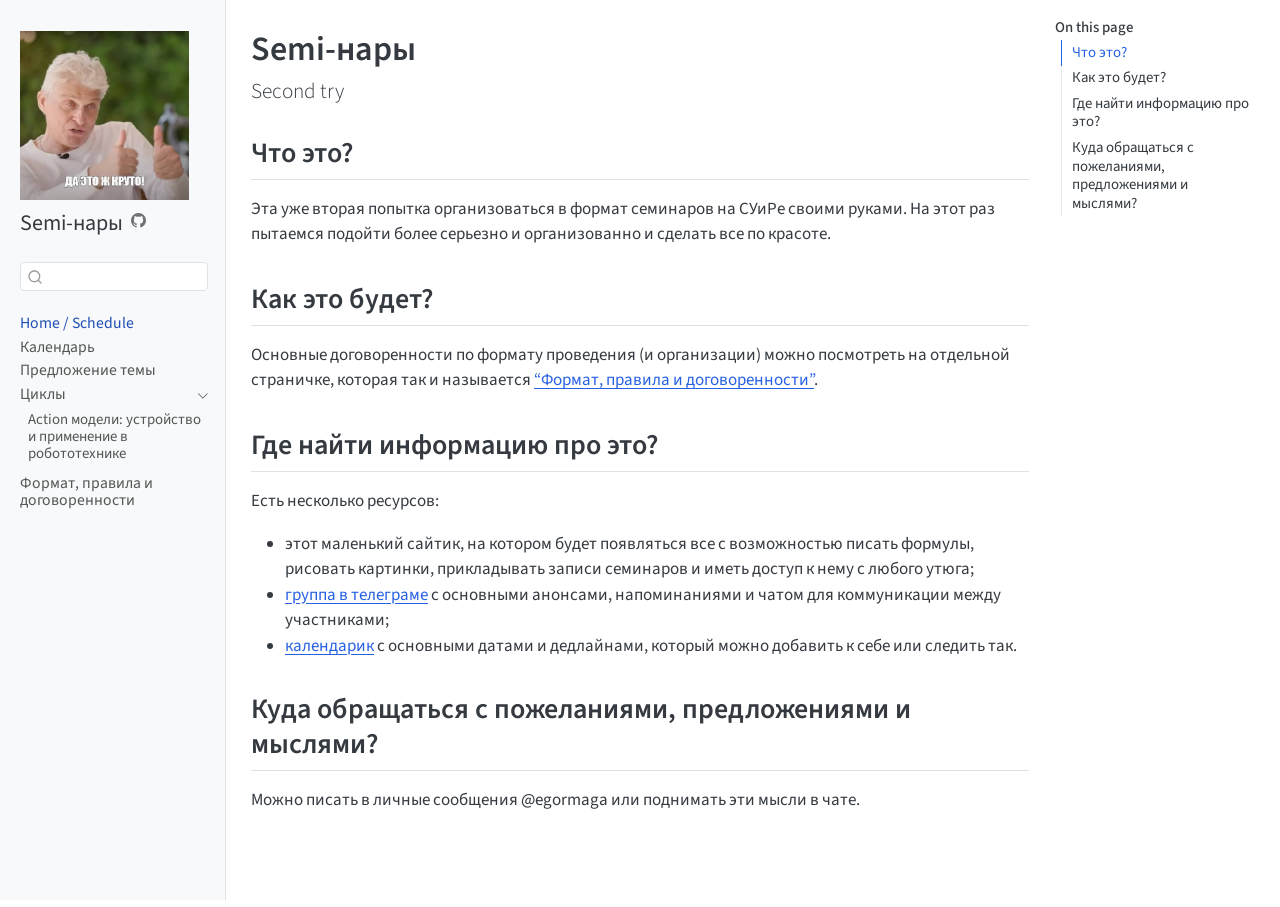
==== index.html @ dcd91087 "Built site for gh-pages" ====
<!DOCTYPE html>
<html xmlns="http://www.w3.org/1999/xhtml" lang="en" xml:lang="en"><head>

<meta charset="utf-8">
<meta name="generator" content="quarto-1.9.37">

<meta name="viewport" content="width=device-width, initial-scale=1.0, user-scalable=yes">


<title>Semi-нары</title>
<style>
/* Default styles provided by pandoc.
** See https://pandoc.org/MANUAL.html#variables-for-html for config info.
*/
code{white-space: pre-wrap;}
span.smallcaps{font-variant: small-caps;}
div.columns{display: flex; gap: min(4vw, 1.5em);}
div.column{flex: auto; overflow-x: auto;}
div.hanging-indent{margin-left: 1.5em; text-indent: -1.5em;}
ul.task-list{list-style: none;}
ul.task-list li input[type="checkbox"] {
  width: 0.8em;
  margin: 0 0.8em 0.2em -1em; /* quarto-specific, see https://github.com/quarto-dev/quarto-cli/issues/4556 */ 
  vertical-align: middle;
}
</style>


<script src="site_libs/quarto-nav/quarto-nav.js"></script>
<script src="site_libs/quarto-nav/headroom.min.js"></script>
<script src="site_libs/clipboard/clipboard.min.js"></script>
<script src="site_libs/quarto-search/autocomplete.umd.js"></script>
<script src="site_libs/quarto-search/fuse.min.js"></script>
<script src="site_libs/quarto-search/quarto-search.js"></script>
<meta name="quarto:offset" content="./">
<script src="site_libs/quarto-html/quarto.js" type="module"></script>
<script src="site_libs/quarto-html/tabsets/tabsets.js" type="module"></script>
<script src="site_libs/quarto-html/popper.min.js"></script>
<script src="site_libs/quarto-html/tippy.umd.min.js"></script>
<script src="site_libs/quarto-html/anchor.min.js"></script>
<link href="site_libs/quarto-html/tippy.css" rel="stylesheet">
<link href="site_libs/quarto-html/quarto-syntax-highlighting-7f8f88aac4f3542376d5c11b86a4c14d.css" rel="stylesheet" id="quarto-text-highlighting-styles">
<script src="site_libs/bootstrap/bootstrap.min.js"></script>
<link href="site_libs/bootstrap/bootstrap-icons.css" rel="stylesheet">
<link href="site_libs/bootstrap/bootstrap-3cdf9a65b70fe583e843ddf8773af012.min.css" rel="stylesheet" append-hash="true" id="quarto-bootstrap" data-mode="light">
<script id="quarto-search-options" type="application/json">{
  "location": "sidebar",
  "copy-button": false,
  "collapse-after": 3,
  "panel-placement": "start",
  "type": "textbox",
  "limit": 50,
  "keyboard-shortcut": [
    "f",
    "/",
    "s"
  ],
  "show-item-context": false,
  "language": {
    "search-no-results-text": "No results",
    "search-matching-documents-text": "matching documents",
    "search-copy-link-title": "Copy link to search",
    "search-hide-matches-text": "Hide additional matches",
    "search-more-match-text": "more match in this document",
    "search-more-matches-text": "more matches in this document",
    "search-clear-button-title": "Clear",
    "search-text-placeholder": "",
    "search-detached-cancel-button-title": "Cancel",
    "search-submit-button-title": "Submit",
    "search-label": "Search"
  }
}</script>


<link rel="stylesheet" href="assets/styles.css">
</head>

<body class="nav-sidebar docked quarto-light">

<div id="quarto-search-results"></div>
  <header id="quarto-header" class="headroom fixed-top">
  <nav class="quarto-secondary-nav">
    <div class="container-fluid d-flex">
      <button type="button" class="quarto-btn-toggle btn" data-bs-toggle="collapse" role="button" data-bs-target=".quarto-sidebar-collapse-item" aria-controls="quarto-sidebar" aria-expanded="false" aria-label="Toggle sidebar navigation" onclick="if (window.quartoToggleHeadroom) { window.quartoToggleHeadroom(); }">
        <i class="bi bi-layout-text-sidebar-reverse"></i>
      </button>
        <nav class="quarto-page-breadcrumbs" aria-label="breadcrumb"><ol class="breadcrumb"><li class="breadcrumb-item"><a href="./index.html">Home / Schedule</a></li></ol></nav>
        <a class="flex-grow-1" role="navigation" data-bs-toggle="collapse" data-bs-target=".quarto-sidebar-collapse-item" aria-controls="quarto-sidebar" aria-expanded="false" aria-label="Toggle sidebar navigation" onclick="if (window.quartoToggleHeadroom) { window.quartoToggleHeadroom(); }">      
        </a>
      <button type="button" class="btn quarto-search-button" aria-label="Search" onclick="window.quartoOpenSearch();">
        <i class="bi bi-search"></i>
      </button>
    </div>
  </nav>
</header>
<!-- content -->
<div id="quarto-content" class="quarto-container page-columns page-rows-contents page-layout-article">
<!-- sidebar -->
  <nav id="quarto-sidebar" class="sidebar collapse collapse-horizontal quarto-sidebar-collapse-item sidebar-navigation docked overflow-auto">
    <div class="pt-lg-2 mt-2 text-left sidebar-header sidebar-header-stacked">
      <a href="./index.html" class="sidebar-logo-link">
      <img src="./assets/logo.jpeg" alt="Super logo" class="sidebar-logo light-content py-0 d-lg-inline d-none">
      <img src="./assets/logo.jpeg" alt="Super logo" class="sidebar-logo dark-content py-0 d-lg-inline d-none">
      </a>
    <div class="sidebar-title mb-0 py-0">
      <a href="./">Semi-нары</a> 
        <div class="sidebar-tools-main">
    <a href="https://github.com/berkeley-cdss/course-site-quarto" title="" class="quarto-navigation-tool px-1" aria-label="GitHub"><i class="bi bi-github"></i></a>
</div>
    </div>
      </div>
        <div class="mt-2 flex-shrink-0 align-items-center">
        <div class="sidebar-search">
        <div id="quarto-search" class="" title="Search"></div>
        </div>
        </div>
    <div class="sidebar-menu-container"> 
    <ul class="list-unstyled mt-1">
        <li class="sidebar-item">
  <div class="sidebar-item-container"> 
  <a href="./index.html" class="sidebar-item-text sidebar-link active">
 <span class="menu-text">Home / Schedule</span></a>
  </div>
</li>
        <li class="sidebar-item">
  <div class="sidebar-item-container"> 
  <a href="./calendar.html" class="sidebar-item-text sidebar-link">
 <span class="menu-text">Календарь</span></a>
  </div>
</li>
        <li class="sidebar-item">
  <div class="sidebar-item-container"> 
  <a href="./data.html" class="sidebar-item-text sidebar-link">
 <span class="menu-text">Предложение темы</span></a>
  </div>
</li>
        <li class="sidebar-item sidebar-item-section">
      <div class="sidebar-item-container"> 
            <a class="sidebar-item-text sidebar-link text-start" data-bs-toggle="collapse" data-bs-target="#quarto-sidebar-section-1" role="navigation" aria-expanded="true">
 <span class="menu-text">Циклы</span></a>
          <a class="sidebar-item-toggle text-start" data-bs-toggle="collapse" data-bs-target="#quarto-sidebar-section-1" role="navigation" aria-expanded="true" aria-label="Toggle section">
            <i class="bi bi-chevron-right ms-2"></i>
          </a> 
      </div>
      <ul id="quarto-sidebar-section-1" class="collapse list-unstyled sidebar-section depth1 show">  
          <li class="sidebar-item">
  <div class="sidebar-item-container"> 
  <a href="./units/unit1.html" class="sidebar-item-text sidebar-link">
 <span class="menu-text">Action модели: устройство и применение в робототехнике</span></a>
  </div>
</li>
      </ul>
  </li>
        <li class="sidebar-item">
  <div class="sidebar-item-container"> 
  <a href="./about.html" class="sidebar-item-text sidebar-link">
 <span class="menu-text">Формат, правила и договоренности</span></a>
  </div>
</li>
    </ul>
    </div>
</nav>
<div id="quarto-sidebar-glass" class="quarto-sidebar-collapse-item" data-bs-toggle="collapse" data-bs-target=".quarto-sidebar-collapse-item"></div>
<!-- margin-sidebar -->
    <div id="quarto-margin-sidebar" class="sidebar margin-sidebar">
        <nav id="TOC" role="doc-toc" class="toc-active">
    <h2 id="toc-title">On this page</h2>
   
  <ul>
  <li><a href="#что-это" id="toc-что-это" class="nav-link active" data-scroll-target="#что-это">Что это?</a></li>
  <li><a href="#как-это-будет" id="toc-как-это-будет" class="nav-link" data-scroll-target="#как-это-будет">Как это будет?</a></li>
  <li><a href="#где-найти-информацию-про-это" id="toc-где-найти-информацию-про-это" class="nav-link" data-scroll-target="#где-найти-информацию-про-это">Где найти информацию про это?</a></li>
  <li><a href="#куда-обращаться-с-пожеланиями-предложениями-и-мыслями" id="toc-куда-обращаться-с-пожеланиями-предложениями-и-мыслями" class="nav-link" data-scroll-target="#куда-обращаться-с-пожеланиями-предложениями-и-мыслями">Куда обращаться с пожеланиями, предложениями и мыслями?</a></li>
  </ul>
</nav>
    </div>
<!-- main -->
<main class="content" id="quarto-document-content">

<header id="title-block-header" class="quarto-title-block default">
<div class="quarto-title">
<h1 class="title">Semi-нары</h1>
<p class="subtitle lead">Second try</p>
</div>



<div class="quarto-title-meta">

    
  
    
  </div>
  


</header>


<section id="что-это" class="level2">
<h2 class="anchored" data-anchor-id="что-это">Что это?</h2>
<p>Эта уже вторая попытка организоваться в формат семинаров на СУиРе своими руками. На этот раз пытаемся подойти более серьезно и организованно и сделать все по красоте.</p>
</section>
<section id="как-это-будет" class="level2">
<h2 class="anchored" data-anchor-id="как-это-будет">Как это будет?</h2>
<p>Основные договоренности по формату проведения (и организации) можно посмотреть на отдельной страничке, которая так и называется <a href="./about.html">“Формат, правила и договоренности”</a>.</p>
</section>
<section id="где-найти-информацию-про-это" class="level2">
<h2 class="anchored" data-anchor-id="где-найти-информацию-про-это">Где найти информацию про это?</h2>
<p>Есть несколько ресурсов:</p>
<ul>
<li>этот маленький сайтик, на котором будет появляться все с возможностью писать формулы, рисовать картинки, прикладывать записи семинаров и иметь доступ к нему с любого утюга;</li>
<li><a href="">группа в телеграме</a> с основными анонсами, напоминаниями и чатом для коммуникации между участниками;</li>
<li><a href="./calendar.html">календарик</a> с основными датами и дедлайнами, который можно добавить к себе или следить так.</li>
</ul>
</section>
<section id="куда-обращаться-с-пожеланиями-предложениями-и-мыслями" class="level2">
<h2 class="anchored" data-anchor-id="куда-обращаться-с-пожеланиями-предложениями-и-мыслями">Куда обращаться с пожеланиями, предложениями и мыслями?</h2>
<p>Можно писать в личные сообщения <span class="citation" data-cites="egormaga">@egormaga</span> или поднимать эти мысли в чате.</p>


</section>

</main> <!-- /main -->
<script id="quarto-html-after-body" type="application/javascript">
  window.document.addEventListener("DOMContentLoaded", function (event) {
    const icon = "";
    const anchorJS = new window.AnchorJS();
    anchorJS.options = {
      placement: 'right',
      icon: icon
    };
    anchorJS.add('.anchored');
    const isCodeAnnotation = (el) => {
      for (const clz of el.classList) {
        if (clz.startsWith('code-annotation-')) {                     
          return true;
        }
      }
      return false;
    }
    const onCopySuccess = function(e) {
      // button target
      const button = e.trigger;
      // don't keep focus
      button.blur();
      // flash "checked"
      button.classList.add('code-copy-button-checked');
      var currentTitle = button.getAttribute("title");
      button.setAttribute("title", "Copied!");
      let tooltip;
      if (window.bootstrap) {
        button.setAttribute("data-bs-toggle", "tooltip");
        button.setAttribute("data-bs-placement", "left");
        button.setAttribute("data-bs-title", "Copied!");
        tooltip = new bootstrap.Tooltip(button, 
          { trigger: "manual", 
            customClass: "code-copy-button-tooltip",
            offset: [0, -8]});
        tooltip.show();    
      }
      setTimeout(function() {
        if (tooltip) {
          tooltip.hide();
          button.removeAttribute("data-bs-title");
          button.removeAttribute("data-bs-toggle");
          button.removeAttribute("data-bs-placement");
        }
        button.setAttribute("title", currentTitle);
        button.classList.remove('code-copy-button-checked');
      }, 1000);
      // clear code selection
      e.clearSelection();
    }
    const getTextToCopy = function(trigger) {
      const outerScaffold = trigger.parentElement.cloneNode(true);
      const codeEl = outerScaffold.querySelector('code');
      for (const childEl of codeEl.children) {
        if (isCodeAnnotation(childEl)) {
          childEl.remove();
        }
      }
      return codeEl.innerText;
    }
    const clipboard = new window.ClipboardJS('.code-copy-button:not([data-in-quarto-modal])', {
      text: getTextToCopy
    });
    clipboard.on('success', onCopySuccess);
    if (window.document.getElementById('quarto-embedded-source-code-modal')) {
      const clipboardModal = new window.ClipboardJS('.code-copy-button[data-in-quarto-modal]', {
        text: getTextToCopy,
        container: window.document.getElementById('quarto-embedded-source-code-modal')
      });
      clipboardModal.on('success', onCopySuccess);
    }
      var localhostRegex = new RegExp(/^(?:http|https):\/\/localhost\:?[0-9]*\//);
      var mailtoRegex = new RegExp(/^mailto:/);
        var filterRegex = new RegExp("https:\/\/Egor-Magazenkov\.github\.io\/seminars\/");
      var isInternal = (href) => {
          return filterRegex.test(href) || localhostRegex.test(href) || mailtoRegex.test(href);
      }
      // Inspect non-navigation links and adorn them if external
     var links = window.document.querySelectorAll('a[href]:not(.nav-link):not(.navbar-brand):not(.toc-action):not(.sidebar-link):not(.sidebar-item-toggle):not(.pagination-link):not(.no-external):not([aria-hidden]):not(.dropdown-item):not(.quarto-navigation-tool):not(.about-link)');
      for (var i=0; i<links.length; i++) {
        const link = links[i];
        if (!isInternal(link.href)) {
          // undo the damage that might have been done by quarto-nav.js in the case of
          // links that we want to consider external
          if (link.dataset.originalHref !== undefined) {
            link.href = link.dataset.originalHref;
          }
        }
      }
    function tippyHover(el, contentFn, onTriggerFn, onUntriggerFn) {
      const config = {
        allowHTML: true,
        maxWidth: 500,
        delay: 100,
        arrow: false,
        appendTo: function(el) {
            return el.parentElement;
        },
        interactive: true,
        interactiveBorder: 10,
        theme: 'quarto',
        placement: 'bottom-start',
      };
      if (contentFn) {
        config.content = contentFn;
      }
      if (onTriggerFn) {
        config.onTrigger = onTriggerFn;
      }
      if (onUntriggerFn) {
        config.onUntrigger = onUntriggerFn;
      }
      window.tippy(el, config); 
    }
    const noterefs = window.document.querySelectorAll('a[role="doc-noteref"]');
    for (var i=0; i<noterefs.length; i++) {
      const ref = noterefs[i];
      tippyHover(ref, function() {
        // use id or data attribute instead here
        let href = ref.getAttribute('data-footnote-href') || ref.getAttribute('href');
        try { href = new URL(href).hash; } catch {}
        const id = href.replace(/^#\/?/, "");
        const note = window.document.getElementById(id);
        if (note) {
          return note.innerHTML;
        } else {
          return "";
        }
      });
    }
    const xrefs = window.document.querySelectorAll('a.quarto-xref');
    const processXRef = (id, note) => {
      // Strip column container classes
      const stripColumnClz = (el) => {
        el.classList.remove("page-full", "page-columns");
        if (el.children) {
          for (const child of el.children) {
            stripColumnClz(child);
          }
        }
      }
      stripColumnClz(note)
      if (id === null || id.startsWith('sec-')) {
        // Special case sections, only their first couple elements
        const container = document.createElement("div");
        if (note.children && note.children.length > 2) {
          container.appendChild(note.children[0].cloneNode(true));
          for (let i = 1; i < note.children.length; i++) {
            const child = note.children[i];
            if (child.tagName === "P" && child.innerText === "") {
              continue;
            } else {
              container.appendChild(child.cloneNode(true));
              break;
            }
          }
          if (window.Quarto?.typesetMath) {
            window.Quarto.typesetMath(container);
          }
          return container.innerHTML
        } else {
          if (window.Quarto?.typesetMath) {
            window.Quarto.typesetMath(note);
          }
          return note.innerHTML;
        }
      } else {
        // Remove any anchor links if they are present
        const anchorLink = note.querySelector('a.anchorjs-link');
        if (anchorLink) {
          anchorLink.remove();
        }
        if (window.Quarto?.typesetMath) {
          window.Quarto.typesetMath(note);
        }
        if (note.classList.contains("callout")) {
          return note.outerHTML;
        } else {
          return note.innerHTML;
        }
      }
    }
    for (var i=0; i<xrefs.length; i++) {
      const xref = xrefs[i];
      tippyHover(xref, undefined, function(instance) {
        instance.disable();
        let url = xref.getAttribute('href');
        let hash = undefined; 
        if (url.startsWith('#')) {
          hash = url;
        } else {
          try { hash = new URL(url).hash; } catch {}
        }
        if (hash) {
          const id = hash.replace(/^#\/?/, "");
          const note = window.document.getElementById(id);
          if (note !== null) {
            try {
              const html = processXRef(id, note.cloneNode(true));
              instance.setContent(html);
            } finally {
              instance.enable();
              instance.show();
            }
          } else {
            // See if we can fetch this
            fetch(url.split('#')[0])
            .then(res => res.text())
            .then(html => {
              const parser = new DOMParser();
              const htmlDoc = parser.parseFromString(html, "text/html");
              const note = htmlDoc.getElementById(id);
              if (note !== null) {
                const html = processXRef(id, note);
                instance.setContent(html);
              } 
            }).finally(() => {
              instance.enable();
              instance.show();
            });
          }
        } else {
          // See if we can fetch a full url (with no hash to target)
          // This is a special case and we should probably do some content thinning / targeting
          fetch(url)
          .then(res => res.text())
          .then(html => {
            const parser = new DOMParser();
            const htmlDoc = parser.parseFromString(html, "text/html");
            const note = htmlDoc.querySelector('main.content');
            if (note !== null) {
              // This should only happen for chapter cross references
              // (since there is no id in the URL)
              // remove the first header
              if (note.children.length > 0 && note.children[0].tagName === "HEADER") {
                note.children[0].remove();
              }
              const html = processXRef(null, note);
              instance.setContent(html);
            } 
          }).finally(() => {
            instance.enable();
            instance.show();
          });
        }
      }, function(instance) {
      });
    }
        let selectedAnnoteEl;
        const selectorForAnnotation = ( cell, annotation) => {
          let cellAttr = 'data-code-cell="' + cell + '"';
          let lineAttr = 'data-code-annotation="' +  annotation + '"';
          const selector = 'span[' + cellAttr + '][' + lineAttr + ']';
          return selector;
        }
        const selectCodeLines = (annoteEl) => {
          const doc = window.document;
          const targetCell = annoteEl.getAttribute("data-target-cell");
          const targetAnnotation = annoteEl.getAttribute("data-target-annotation");
          const annoteSpan = window.document.querySelector(selectorForAnnotation(targetCell, targetAnnotation));
          const lines = annoteSpan.getAttribute("data-code-lines").split(",");
          const lineIds = lines.map((line) => {
            return targetCell + "-" + line;
          })
          let top = null;
          let height = null;
          let parent = null;
          if (lineIds.length > 0) {
              //compute the position of the single el (top and bottom and make a div)
              const el = window.document.getElementById(lineIds[0]);
              top = el.offsetTop;
              height = el.offsetHeight;
              parent = el.parentElement.parentElement;
            if (lineIds.length > 1) {
              const lastEl = window.document.getElementById(lineIds[lineIds.length - 1]);
              const bottom = lastEl.offsetTop + lastEl.offsetHeight;
              height = bottom - top;
            }
            if (top !== null && height !== null && parent !== null) {
              // cook up a div (if necessary) and position it 
              let div = window.document.getElementById("code-annotation-line-highlight");
              if (div === null) {
                div = window.document.createElement("div");
                div.setAttribute("id", "code-annotation-line-highlight");
                div.style.position = 'absolute';
                parent.appendChild(div);
              }
              div.style.top = top - 2 + "px";
              div.style.height = height + 4 + "px";
              div.style.left = 0;
              let gutterDiv = window.document.getElementById("code-annotation-line-highlight-gutter");
              if (gutterDiv === null) {
                gutterDiv = window.document.createElement("div");
                gutterDiv.setAttribute("id", "code-annotation-line-highlight-gutter");
                gutterDiv.style.position = 'absolute';
                const codeCell = window.document.getElementById(targetCell);
                const gutter = codeCell.querySelector('.code-annotation-gutter');
                gutter.appendChild(gutterDiv);
              }
              gutterDiv.style.top = top - 2 + "px";
              gutterDiv.style.height = height + 4 + "px";
            }
            selectedAnnoteEl = annoteEl;
          }
        };
        const unselectCodeLines = () => {
          const elementsIds = ["code-annotation-line-highlight", "code-annotation-line-highlight-gutter"];
          elementsIds.forEach((elId) => {
            const div = window.document.getElementById(elId);
            if (div) {
              div.remove();
            }
          });
          selectedAnnoteEl = undefined;
        };
          // Handle positioning of the toggle
      window.addEventListener(
        "resize",
        throttle(() => {
          elRect = undefined;
          if (selectedAnnoteEl) {
            selectCodeLines(selectedAnnoteEl);
          }
        }, 10)
      );
      function throttle(fn, ms) {
      let throttle = false;
      let timer;
        return (...args) => {
          if(!throttle) { // first call gets through
              fn.apply(this, args);
              throttle = true;
          } else { // all the others get throttled
              if(timer) clearTimeout(timer); // cancel #2
              timer = setTimeout(() => {
                fn.apply(this, args);
                timer = throttle = false;
              }, ms);
          }
        };
      }
        // Attach click handler to the DT
        const annoteDls = window.document.querySelectorAll('dt[data-target-cell]');
        for (const annoteDlNode of annoteDls) {
          annoteDlNode.addEventListener('click', (event) => {
            const clickedEl = event.target;
            if (clickedEl !== selectedAnnoteEl) {
              unselectCodeLines();
              const activeEl = window.document.querySelector('dt[data-target-cell].code-annotation-active');
              if (activeEl) {
                activeEl.classList.remove('code-annotation-active');
              }
              selectCodeLines(clickedEl);
              clickedEl.classList.add('code-annotation-active');
            } else {
              // Unselect the line
              unselectCodeLines();
              clickedEl.classList.remove('code-annotation-active');
            }
          });
        }
    const findCites = (el) => {
      const parentEl = el.parentElement;
      if (parentEl) {
        const cites = parentEl.dataset.cites;
        if (cites) {
          return {
            el,
            cites: cites.split(' ')
          };
        } else {
          return findCites(el.parentElement)
        }
      } else {
        return undefined;
      }
    };
    var bibliorefs = window.document.querySelectorAll('a[role="doc-biblioref"]');
    for (var i=0; i<bibliorefs.length; i++) {
      const ref = bibliorefs[i];
      const citeInfo = findCites(ref);
      if (citeInfo) {
        tippyHover(citeInfo.el, function() {
          var popup = window.document.createElement('div');
          citeInfo.cites.forEach(function(cite) {
            var citeDiv = window.document.createElement('div');
            citeDiv.classList.add('hanging-indent');
            citeDiv.classList.add('csl-entry');
            var biblioDiv = window.document.getElementById('ref-' + cite);
            if (biblioDiv) {
              citeDiv.innerHTML = biblioDiv.innerHTML;
            }
            popup.appendChild(citeDiv);
          });
          return popup.innerHTML;
        });
      }
    }
  });
  </script>
</div> <!-- /content -->




</body></html>
---- site_libs/quarto-html/tippy.css ----
.tippy-box[data-animation=fade][data-state=hidden]{opacity:0}[data-tippy-root]{max-width:calc(100vw - 10px)}.tippy-box{position:relative;background-color:#333;color:#fff;border-radius:4px;font-size:14px;line-height:1.4;white-space:normal;outline:0;transition-property:transform,visibility,opacity}.tippy-box[data-placement^=top]>.tippy-arrow{bottom:0}.tippy-box[data-placement^=top]>.tippy-arrow:before{bottom:-7px;left:0;border-width:8px 8px 0;border-top-color:initial;transform-origin:center top}.tippy-box[data-placement^=bottom]>.tippy-arrow{top:0}.tippy-box[data-placement^=bottom]>.tippy-arrow:before{top:-7px;left:0;border-width:0 8px 8px;border-bottom-color:initial;transform-origin:center bottom}.tippy-box[data-placement^=left]>.tippy-arrow{right:0}.tippy-box[data-placement^=left]>.tippy-arrow:before{border-width:8px 0 8px 8px;border-left-color:initial;right:-7px;transform-origin:center left}.tippy-box[data-placement^=right]>.tippy-arrow{left:0}.tippy-box[data-placement^=right]>.tippy-arrow:before{left:-7px;border-width:8px 8px 8px 0;border-right-color:initial;transform-origin:center right}.tippy-box[data-inertia][data-state=visible]{transition-timing-function:cubic-bezier(.54,1.5,.38,1.11)}.tippy-arrow{width:16px;height:16px;color:#333}.tippy-arrow:before{content:"";position:absolute;border-color:transparent;border-style:solid}.tippy-content{position:relative;padding:5px 9px;z-index:1}
---- site_libs/quarto-html/quarto-syntax-highlighting-7f8f88aac4f3542376d5c11b86a4c14d.css ----
/* quarto syntax highlight colors */
:root {
  --quarto-hl-ot-color: #003B4F;
  --quarto-hl-at-color: #657422;
  --quarto-hl-ss-color: #20794D;
  --quarto-hl-an-color: #5E5E5E;
  --quarto-hl-fu-color: #4758AB;
  --quarto-hl-st-color: #20794D;
  --quarto-hl-cf-color: #003B4F;
  --quarto-hl-op-color: #5E5E5E;
  --quarto-hl-er-color: #AD0000;
  --quarto-hl-bn-color: #AD0000;
  --quarto-hl-al-color: #AD0000;
  --quarto-hl-va-color: #111111;
  --quarto-hl-bu-color: inherit;
  --quarto-hl-ex-color: inherit;
  --quarto-hl-pp-color: #AD0000;
  --quarto-hl-in-color: #5E5E5E;
  --quarto-hl-vs-color: #20794D;
  --quarto-hl-wa-color: #5E5E5E;
  --quarto-hl-do-color: #5E5E5E;
  --quarto-hl-im-color: #00769E;
  --quarto-hl-ch-color: #20794D;
  --quarto-hl-dt-color: #AD0000;
  --quarto-hl-fl-color: #AD0000;
  --quarto-hl-co-color: #5E5E5E;
  --quarto-hl-cv-color: #5E5E5E;
  --quarto-hl-cn-color: #8f5902;
  --quarto-hl-sc-color: #5E5E5E;
  --quarto-hl-dv-color: #AD0000;
  --quarto-hl-kw-color: #003B4F;
}

/* other quarto variables */
:root {
  --quarto-font-monospace: SFMono-Regular, Menlo, Monaco, Consolas, "Liberation Mono", "Courier New", monospace;
}

/* syntax highlight based on Pandoc's rules */
pre > code.sourceCode > span {
  color: #003B4F;
}

code.sourceCode > span {
  color: #003B4F;
}

div.sourceCode,
div.sourceCode pre.sourceCode {
  color: #003B4F;
}

/* Normal */
code span {
  color: #003B4F;
}

/* Alert */
code span.al {
  color: #AD0000;
  font-style: inherit;
}

/* Annotation */
code span.an {
  color: #5E5E5E;
  font-style: inherit;
}

/* Attribute */
code span.at {
  color: #657422;
  font-style: inherit;
}

/* BaseN */
code span.bn {
  color: #AD0000;
  font-style: inherit;
}

/* BuiltIn */
code span.bu {
  font-style: inherit;
}

/* ControlFlow */
code span.cf {
  color: #003B4F;
  font-weight: bold;
  font-style: inherit;
}

/* Char */
code span.ch {
  color: #20794D;
  font-style: inherit;
}

/* Constant */
code span.cn {
  color: #8f5902;
  font-style: inherit;
}

/* Comment */
code span.co {
  color: #5E5E5E;
  font-style: inherit;
}

/* CommentVar */
code span.cv {
  color: #5E5E5E;
  font-style: italic;
}

/* Documentation */
code span.do {
  color: #5E5E5E;
  font-style: italic;
}

/* DataType */
code span.dt {
  color: #AD0000;
  font-style: inherit;
}

/* DecVal */
code span.dv {
  color: #AD0000;
  font-style: inherit;
}

/* Error */
code span.er {
  color: #AD0000;
  font-style: inherit;
}

/* Extension */
code span.ex {
  font-style: inherit;
}

/* Float */
code span.fl {
  color: #AD0000;
  font-style: inherit;
}

/* Function */
code span.fu {
  color: #4758AB;
  font-style: inherit;
}

/* Import */
code span.im {
  color: #00769E;
  font-style: inherit;
}

/* Information */
code span.in {
  color: #5E5E5E;
  font-style: inherit;
}

/* Keyword */
code span.kw {
  color: #003B4F;
  font-weight: bold;
  font-style: inherit;
}

/* Operator */
code span.op {
  color: #5E5E5E;
  font-style: inherit;
}

/* Other */
code span.ot {
  color: #003B4F;
  font-style: inherit;
}

/* Preprocessor */
code span.pp {
  color: #AD0000;
  font-style: inherit;
}

/* SpecialChar */
code span.sc {
  color: #5E5E5E;
  font-style: inherit;
}

/* SpecialString */
code span.ss {
  color: #20794D;
  font-style: inherit;
}

/* String */
code span.st {
  color: #20794D;
  font-style: inherit;
}

/* Variable */
code span.va {
  color: #111111;
  font-style: inherit;
}

/* VerbatimString */
code span.vs {
  color: #20794D;
  font-style: inherit;
}

/* Warning */
code span.wa {
  color: #5E5E5E;
  font-style: italic;
}

.prevent-inlining {
  content: "</";
}

/*# sourceMappingURL=789ad8cd35626ba772517505b42a116e.css.map */
---- assets/styles.css ----
button > a {
    color: white;
    text-decoration: none;
}

button {
    border: none;
    border-radius: 4px;
}

/* Fix scrollable-region-focusable: prevent overflow on cell output containers */
.cell-output-display {
    overflow-x: visible !important;
}

.cell-output-display pre {
    white-space: normal;
    word-break: break-all;
}

.cell-output-display .figure-img {
    max-width: 100%;
    height: auto;
}
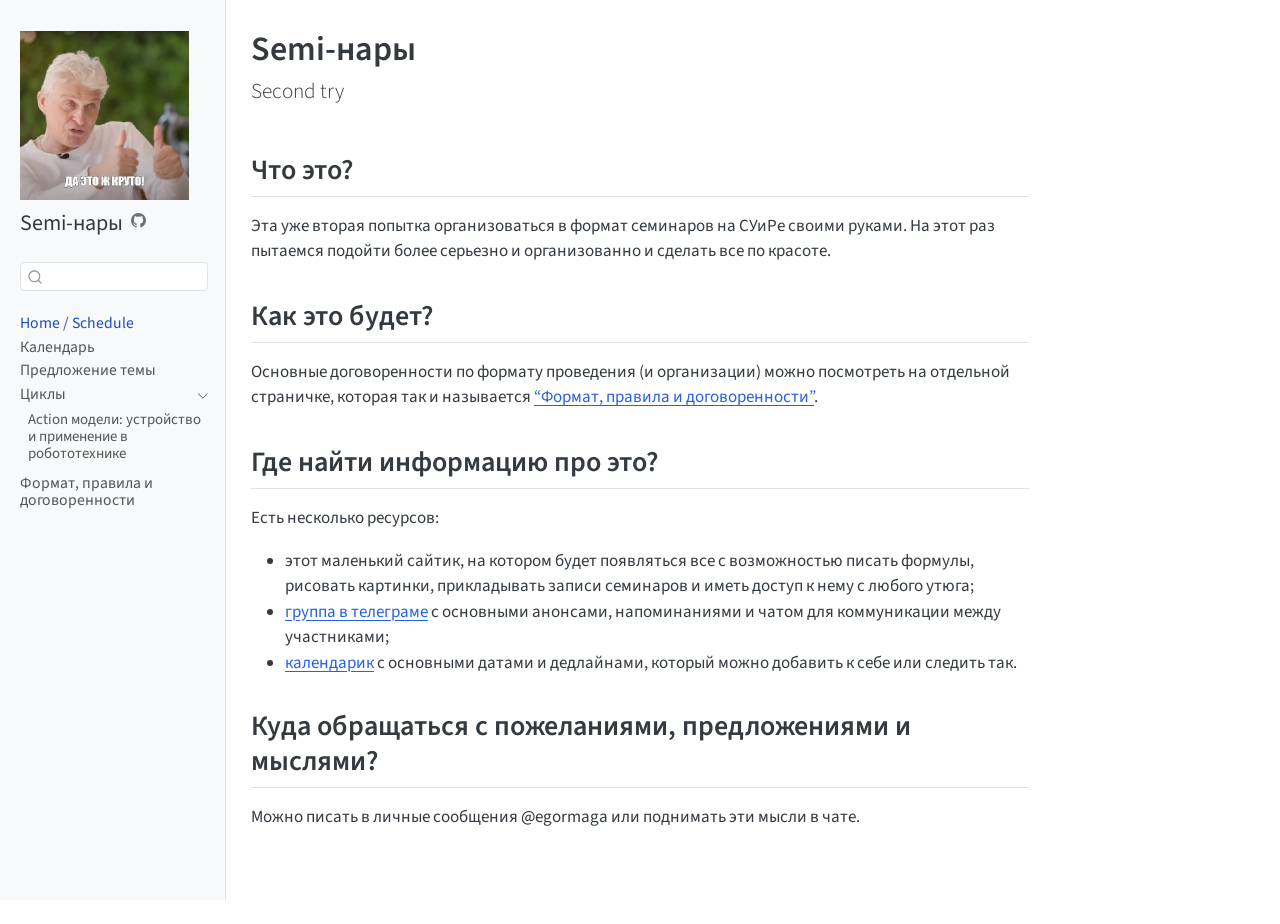
==== commit a491a77b: "Built site for gh-pages" ====
--- a/index.html
+++ b/index.html
@@ -70,6 +70,7 @@
     "search-label": "Search"
   }
 }</script>
+<meta property="tg:site_verification" content="g7j8/rPFXfhyrq5q0QQV7EsYWv4=">
 
 
 <link rel="stylesheet" href="assets/styles.css">
@@ -162,17 +163,8 @@
 </nav>
 <div id="quarto-sidebar-glass" class="quarto-sidebar-collapse-item" data-bs-toggle="collapse" data-bs-target=".quarto-sidebar-collapse-item"></div>
 <!-- margin-sidebar -->
-    <div id="quarto-margin-sidebar" class="sidebar margin-sidebar">
-        <nav id="TOC" role="doc-toc" class="toc-active">
-    <h2 id="toc-title">On this page</h2>
-   
-  <ul>
-  <li><a href="#что-это" id="toc-что-это" class="nav-link active" data-scroll-target="#что-это">Что это?</a></li>
-  <li><a href="#как-это-будет" id="toc-как-это-будет" class="nav-link" data-scroll-target="#как-это-будет">Как это будет?</a></li>
-  <li><a href="#где-найти-информацию-про-это" id="toc-где-найти-информацию-про-это" class="nav-link" data-scroll-target="#где-найти-информацию-про-это">Где найти информацию про это?</a></li>
-  <li><a href="#куда-обращаться-с-пожеланиями-предложениями-и-мыслями" id="toc-куда-обращаться-с-пожеланиями-предложениями-и-мыслями" class="nav-link" data-scroll-target="#куда-обращаться-с-пожеланиями-предложениями-и-мыслями">Куда обращаться с пожеланиями, предложениями и мыслями?</a></li>
-  </ul>
-</nav>
+    <div id="quarto-margin-sidebar" class="sidebar margin-sidebar zindex-bottom">
+        
     </div>
 <!-- main -->
 <main class="content" id="quarto-document-content">
@@ -197,6 +189,8 @@
 </header>
 
 
+<div class="article">
+<article class="article__content">
 <section id="что-это" class="level2">
 <h2 class="anchored" data-anchor-id="что-это">Что это?</h2>
 <p>Эта уже вторая попытка организоваться в формат семинаров на СУиРе своими руками. На этот раз пытаемся подойти более серьезно и организованно и сделать все по красоте.</p>
@@ -217,9 +211,11 @@
 <section id="куда-обращаться-с-пожеланиями-предложениями-и-мыслями" class="level2">
 <h2 class="anchored" data-anchor-id="куда-обращаться-с-пожеланиями-предложениями-и-мыслями">Куда обращаться с пожеланиями, предложениями и мыслями?</h2>
 <p>Можно писать в личные сообщения <span class="citation" data-cites="egormaga">@egormaga</span> или поднимать эти мысли в чате.</p>
-
-
-</section>
+</section></article>
+
+</div>
+
+
 
 </main> <!-- /main -->
 <script id="quarto-html-after-body" type="application/javascript">
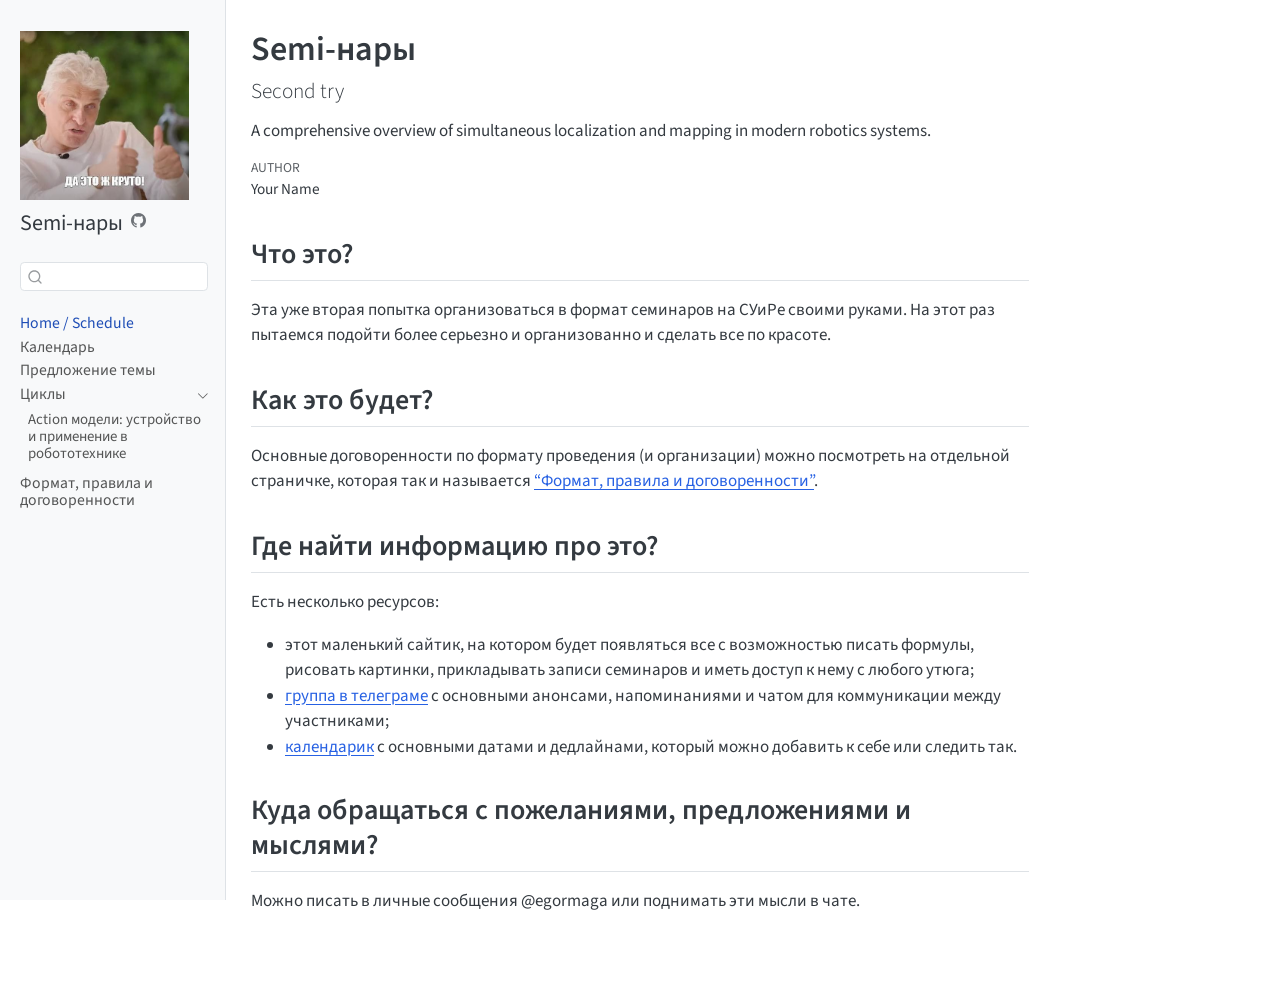
==== commit 2a5a5e2a: "Built site for gh-pages" ====
--- a/index.html
+++ b/index.html
@@ -6,6 +6,8 @@
 
 <meta name="viewport" content="width=device-width, initial-scale=1.0, user-scalable=yes">
 
+<meta name="author" content="Your Name">
+<meta name="description" content="A comprehensive overview of simultaneous localization and mapping in modern robotics systems.">
 
 <title>Semi-нары</title>
 <style>
@@ -70,10 +72,15 @@
     "search-label": "Search"
   }
 }</script>
+<meta property="og:site_name" content="Robotics Seminars">
+<meta property="article:author" content="Your Name">
+<meta property="telegram:channel" content="@robotics_seminars">
 <meta property="tg:site_verification" content="g7j8/rPFXfhyrq5q0QQV7EsYWv4=">
 
 
 <link rel="stylesheet" href="assets/styles.css">
+<meta property="og:title" content="Semi-нары">
+<meta property="og:description" content="A comprehensive overview of simultaneous localization and mapping in modern robotics systems.">
 </head>
 
 <body class="nav-sidebar docked quarto-light">
@@ -175,10 +182,21 @@
 <p class="subtitle lead">Second try</p>
 </div>
 
+<div>
+  <div class="description">
+    A comprehensive overview of simultaneous localization and mapping in modern robotics systems.
+  </div>
+</div>
 
 
 <div class="quarto-title-meta">
 
+    <div>
+    <div class="quarto-title-meta-heading">Author</div>
+    <div class="quarto-title-meta-contents">
+             <p>Your Name </p>
+          </div>
+  </div>
     
   
     
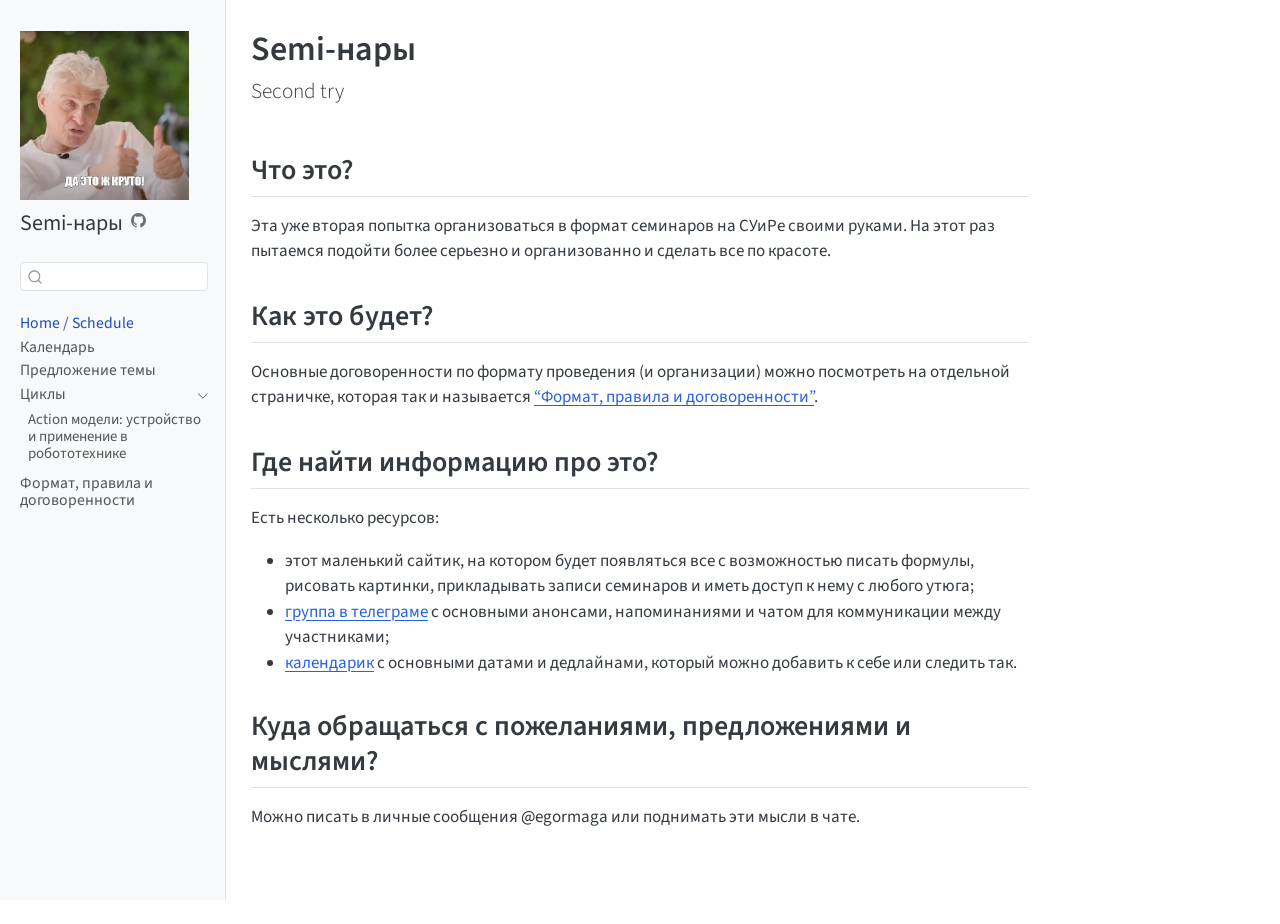
==== commit cb3a7900: "Built site for gh-pages" ====
--- a/index.html
+++ b/index.html
@@ -6,8 +6,6 @@
 
 <meta name="viewport" content="width=device-width, initial-scale=1.0, user-scalable=yes">
 
-<meta name="author" content="Your Name">
-<meta name="description" content="A comprehensive overview of simultaneous localization and mapping in modern robotics systems.">
 
 <title>Semi-нары</title>
 <style>
@@ -72,6 +70,8 @@
     "search-label": "Search"
   }
 }</script>
+<meta property="og:title" content="Semi-нары">
+<meta property="og:description" content="Second try">
 <meta property="og:site_name" content="Robotics Seminars">
 <meta property="article:author" content="Your Name">
 <meta property="telegram:channel" content="@robotics_seminars">
@@ -80,7 +80,7 @@
 
 <link rel="stylesheet" href="assets/styles.css">
 <meta property="og:title" content="Semi-нары">
-<meta property="og:description" content="A comprehensive overview of simultaneous localization and mapping in modern robotics systems.">
+<meta property="og:description" content="Second try">
 </head>
 
 <body class="nav-sidebar docked quarto-light">
@@ -182,21 +182,10 @@
 <p class="subtitle lead">Second try</p>
 </div>
 
-<div>
-  <div class="description">
-    A comprehensive overview of simultaneous localization and mapping in modern robotics systems.
-  </div>
-</div>
 
 
 <div class="quarto-title-meta">
 
-    <div>
-    <div class="quarto-title-meta-heading">Author</div>
-    <div class="quarto-title-meta-contents">
-             <p>Your Name </p>
-          </div>
-  </div>
     
   
     
@@ -209,6 +198,7 @@
 
 <div class="article">
 <article class="article__content">
+<div class="entry-content">
 <section id="что-это" class="level2">
 <h2 class="anchored" data-anchor-id="что-это">Что это?</h2>
 <p>Эта уже вторая попытка организоваться в формат семинаров на СУиРе своими руками. На этот раз пытаемся подойти более серьезно и организованно и сделать все по красоте.</p>
@@ -229,8 +219,9 @@
 <section id="куда-обращаться-с-пожеланиями-предложениями-и-мыслями" class="level2">
 <h2 class="anchored" data-anchor-id="куда-обращаться-с-пожеланиями-предложениями-и-мыслями">Куда обращаться с пожеланиями, предложениями и мыслями?</h2>
 <p>Можно писать в личные сообщения <span class="citation" data-cites="egormaga">@egormaga</span> или поднимать эти мысли в чате.</p>
-</section></article>
-
+</section>
+</div>
+</article>
 </div>
 
 
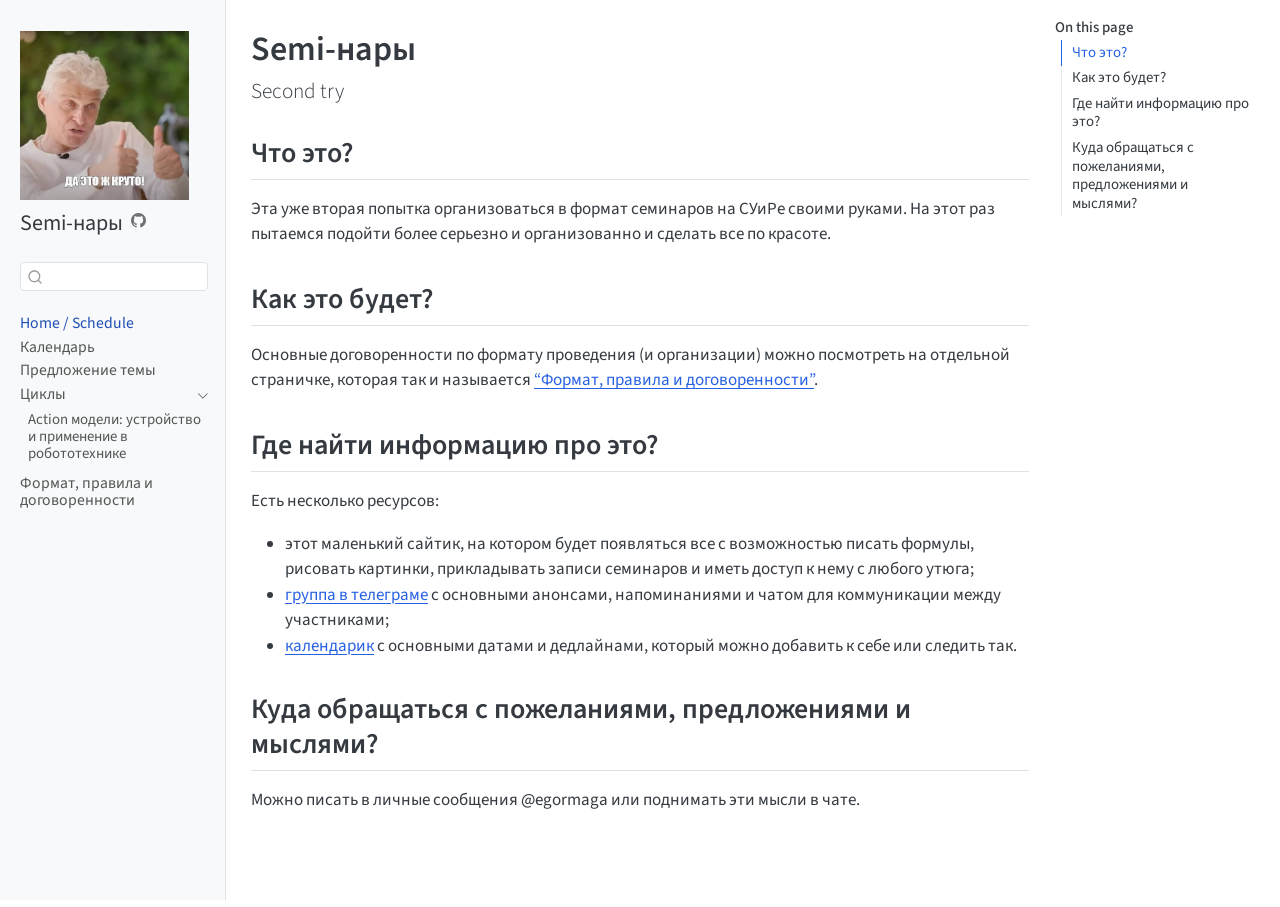
==== commit 317e5283: "Built site for gh-pages" ====
--- a/index.html
+++ b/index.html
@@ -70,17 +70,9 @@
     "search-label": "Search"
   }
 }</script>
-<meta property="og:title" content="Semi-нары">
-<meta property="og:description" content="Second try">
-<meta property="og:site_name" content="Robotics Seminars">
-<meta property="article:author" content="Your Name">
-<meta property="telegram:channel" content="@robotics_seminars">
-<meta property="tg:site_verification" content="g7j8/rPFXfhyrq5q0QQV7EsYWv4=">
 
 
 <link rel="stylesheet" href="assets/styles.css">
-<meta property="og:title" content="Semi-нары">
-<meta property="og:description" content="Second try">
 </head>
 
 <body class="nav-sidebar docked quarto-light">
@@ -170,8 +162,17 @@
 </nav>
 <div id="quarto-sidebar-glass" class="quarto-sidebar-collapse-item" data-bs-toggle="collapse" data-bs-target=".quarto-sidebar-collapse-item"></div>
 <!-- margin-sidebar -->
-    <div id="quarto-margin-sidebar" class="sidebar margin-sidebar zindex-bottom">
-        
+    <div id="quarto-margin-sidebar" class="sidebar margin-sidebar">
+        <nav id="TOC" role="doc-toc" class="toc-active">
+    <h2 id="toc-title">On this page</h2>
+   
+  <ul>
+  <li><a href="#что-это" id="toc-что-это" class="nav-link active" data-scroll-target="#что-это">Что это?</a></li>
+  <li><a href="#как-это-будет" id="toc-как-это-будет" class="nav-link" data-scroll-target="#как-это-будет">Как это будет?</a></li>
+  <li><a href="#где-найти-информацию-про-это" id="toc-где-найти-информацию-про-это" class="nav-link" data-scroll-target="#где-найти-информацию-про-это">Где найти информацию про это?</a></li>
+  <li><a href="#куда-обращаться-с-пожеланиями-предложениями-и-мыслями" id="toc-куда-обращаться-с-пожеланиями-предложениями-и-мыслями" class="nav-link" data-scroll-target="#куда-обращаться-с-пожеланиями-предложениями-и-мыслями">Куда обращаться с пожеланиями, предложениями и мыслями?</a></li>
+  </ul>
+</nav>
     </div>
 <!-- main -->
 <main class="content" id="quarto-document-content">
@@ -196,9 +197,6 @@
 </header>
 
 
-<div class="article">
-<article class="article__content">
-<div class="entry-content">
 <section id="что-это" class="level2">
 <h2 class="anchored" data-anchor-id="что-это">Что это?</h2>
 <p>Эта уже вторая попытка организоваться в формат семинаров на СУиРе своими руками. На этот раз пытаемся подойти более серьезно и организованно и сделать все по красоте.</p>
@@ -219,12 +217,9 @@
 <section id="куда-обращаться-с-пожеланиями-предложениями-и-мыслями" class="level2">
 <h2 class="anchored" data-anchor-id="куда-обращаться-с-пожеланиями-предложениями-и-мыслями">Куда обращаться с пожеланиями, предложениями и мыслями?</h2>
 <p>Можно писать в личные сообщения <span class="citation" data-cites="egormaga">@egormaga</span> или поднимать эти мысли в чате.</p>
+
+
 </section>
-</div>
-</article>
-</div>
-
-
 
 </main> <!-- /main -->
 <script id="quarto-html-after-body" type="application/javascript">
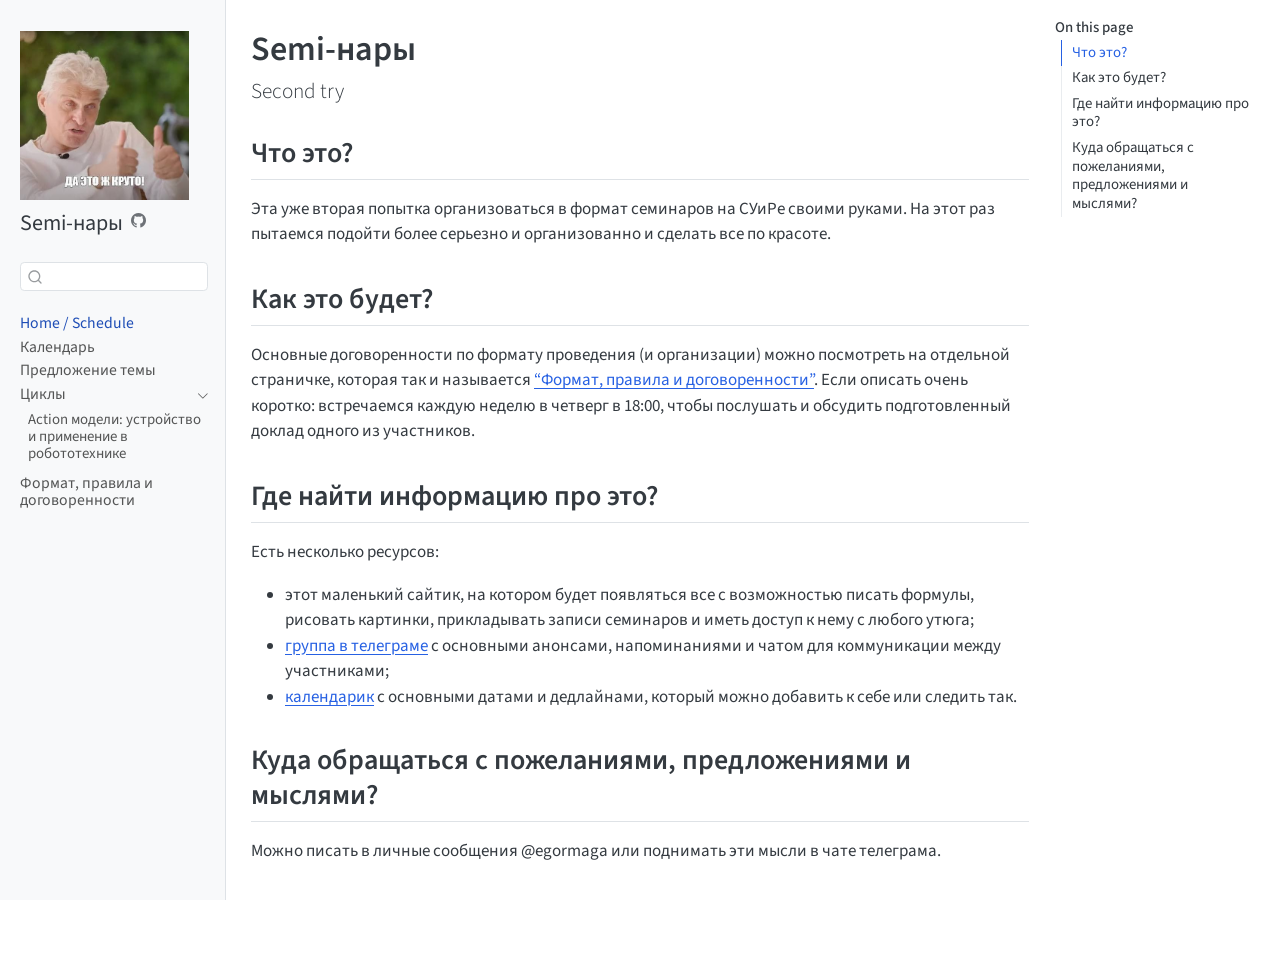
==== commit c76759ac: "Built site for gh-pages" ====
--- a/index.html
+++ b/index.html
@@ -203,20 +203,20 @@
 </section>
 <section id="как-это-будет" class="level2">
 <h2 class="anchored" data-anchor-id="как-это-будет">Как это будет?</h2>
-<p>Основные договоренности по формату проведения (и организации) можно посмотреть на отдельной страничке, которая так и называется <a href="./about.html">“Формат, правила и договоренности”</a>.</p>
+<p>Основные договоренности по формату проведения (и организации) можно посмотреть на отдельной страничке, которая так и называется <a href="./about.html">“Формат, правила и договоренности”</a>. Если описать очень коротко: встречаемся каждую неделю в четверг в 18:00, чтобы послушать и обсудить подготовленный доклад одного из участников.</p>
 </section>
 <section id="где-найти-информацию-про-это" class="level2">
 <h2 class="anchored" data-anchor-id="где-найти-информацию-про-это">Где найти информацию про это?</h2>
 <p>Есть несколько ресурсов:</p>
 <ul>
 <li>этот маленький сайтик, на котором будет появляться все с возможностью писать формулы, рисовать картинки, прикладывать записи семинаров и иметь доступ к нему с любого утюга;</li>
-<li><a href="">группа в телеграме</a> с основными анонсами, напоминаниями и чатом для коммуникации между участниками;</li>
+<li><a href="https://t.me/robotics_seminars">группа в телеграме</a> с основными анонсами, напоминаниями и чатом для коммуникации между участниками;</li>
 <li><a href="./calendar.html">календарик</a> с основными датами и дедлайнами, который можно добавить к себе или следить так.</li>
 </ul>
 </section>
 <section id="куда-обращаться-с-пожеланиями-предложениями-и-мыслями" class="level2">
 <h2 class="anchored" data-anchor-id="куда-обращаться-с-пожеланиями-предложениями-и-мыслями">Куда обращаться с пожеланиями, предложениями и мыслями?</h2>
-<p>Можно писать в личные сообщения <span class="citation" data-cites="egormaga">@egormaga</span> или поднимать эти мысли в чате.</p>
+<p>Можно писать в личные сообщения <span class="citation" data-cites="egormaga">@egormaga</span> или поднимать эти мысли в чате телеграма.</p>
 
 
 </section>
